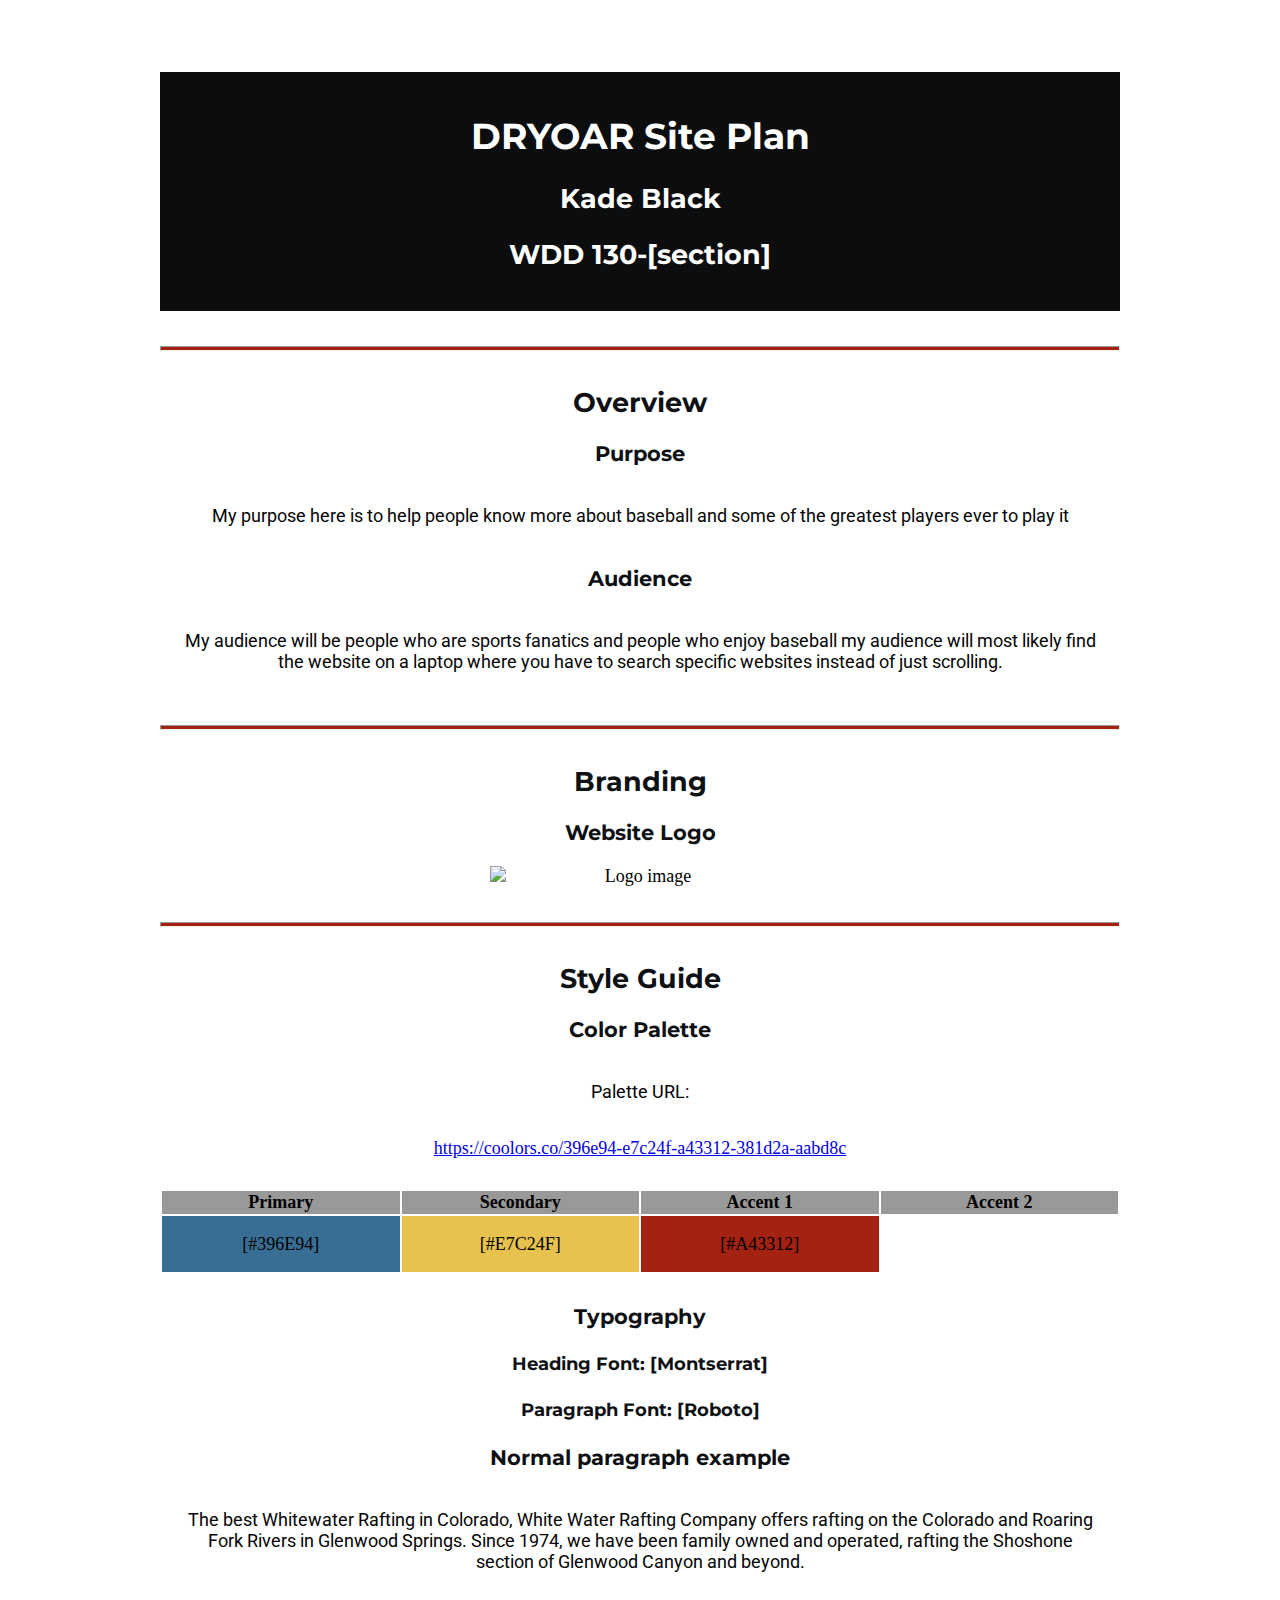
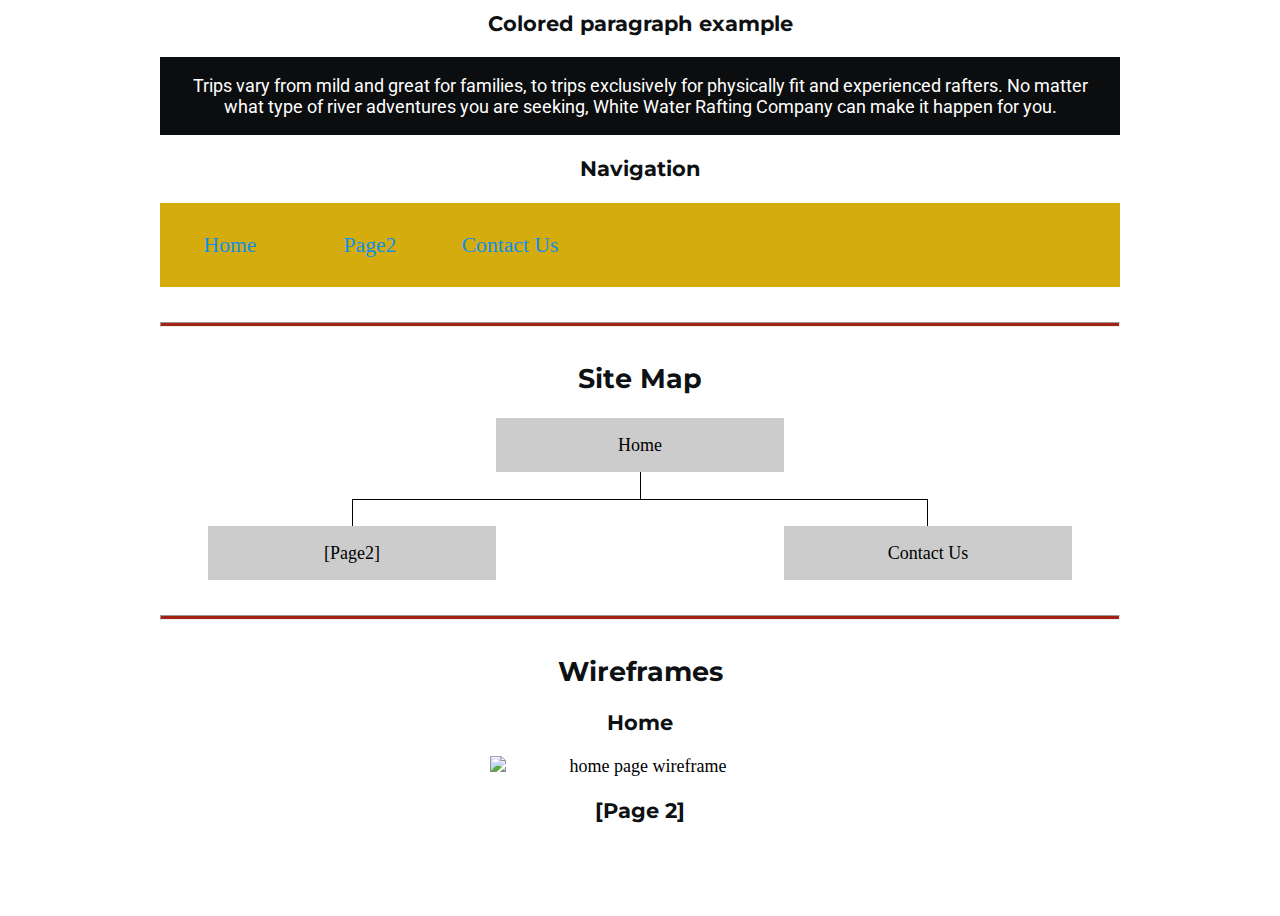
==== wwr/site-plan-rafting.html @ 9b88b8a5 "init commit" ====
<!DOCTYPE html>
<html lang="en-us">

<head>
  <meta charset="utf-8" />
  <title>Site Plan</title>
  <link type="text/css" rel="stylesheet" href="styles/site-plan-rafting.css" />
</head>

<body>
  <header>
    <h1>DRYOAR Site Plan</h1>
    <h2>Kade Black</h2>
    <h2>WDD 130-[section]</h2>
    <!-- In the header above, add the name of your site, your name and class number. For example if you are in section 3 you would put WDD 130-03 -->
  </header>
  <main>
    <!-- ------------------------Steps 2-5------------------------------ -->
    <hr />
    <h2>Overview</h2>
    <h3>Purpose</h3>
    <p>My purpose here is to help people know more about baseball
        and some of the greatest players ever to play it</p>
    <!-- change this -->

    <h3>Audience</h3>
    <p>My audience will be people who are sports fanatics and people who enjoy baseball
        my audience will most likely find the website on a laptop where you have to search
        specific websites instead of just scrolling.</p>
    <!-- change this -->

    <hr />
    <h2>Branding</h2>
    <h3>Website Logo</h3>
    <!-- Replace this with some sort of logo for your site.  A logo can be as simple as the name of your site in a nice font :) -->
    <img src="https://byui-wdd.github.io/wdd130/rafting_images/dryoarlogo.png" alt="Logo image" />
    <hr />
    <h2>Style Guide</h2>

    <!-- ------------------------Steps 6-9------------------------------ -->

    <h3>Color Palette</h3>
    <!--  The colors you choose for a website are one of the most important decisions you will make. Follow the instructions on the activity in Canvas then return and replace the color codes below with the hex color codes (the 6 digit numbers that show at the bottom of each color) for the colors you have chosen below.  You should have at least 2 colors but do not have to fill in all 4 if you do not need them.  -->

    <!-- Copy and paste the URL to your finished palette below. Replace the href value that is there with yours. Make sure to paste it into both the href value and the content text of the <a> tag -->
    <p>Palette URL:</p>
    <a href="https://coolors.co/396e94-e7c24f-a43312-381d2a-aabd8c"
      target="_blank">https://coolors.co/396e94-e7c24f-a43312-381d2a-aabd8c</a>

    <table class="colors">
      <tr>
        <th>Primary</th>
        <th>Secondary</th>
        <th>Accent 1</th>
        <th>Accent 2</th>
      </tr>
      <!-- Replace the numbers in the boxes below with your hex color codes. Then switch to the site-plan.css file and change your colors there as well. -->
      <tr>
        <td class="primary">[#396E94]</td>
        <td class="secondary">[#E7C24F]</td>
        <td class="accent1">[#A43312]</td>
        <td class="accent2"></td>
      </tr>
    </table>
 
    <!-- ------------------------Steps 10-12------------------------------ -->

    <h3>Typography</h3>
    <!-- Choose a font for your paragraphs (body copy) and headlines. What font(s) have you chosen? Think also about which of your colors above you might use for background and font colors. -->

    <h4>
      Heading Font: [Montserrat]
      <!-- change this -->
    </h4>
    <h4>
      Paragraph Font: [Roboto]
      <!-- change this -->
    </h4>
    <h3>Normal paragraph example</h3>
    <p>
      The best Whitewater Rafting in Colorado, White Water Rafting Company
      offers rafting on the Colorado and Roaring Fork Rivers in Glenwood
      Springs. Since 1974, we have been family owned and operated, rafting the
      Shoshone section of Glenwood Canyon and beyond.
    </p>
    <h3>Colored paragraph example</h3>
    <p class="colored">
      Trips vary from mild and great for families, to trips exclusively for
      physically fit and experienced rafters. No matter what type of river
      adventures you are seeking, White Water Rafting Company can make it
      happen for you.
    </p>

    <!-- ------------------------Step 13------------------------------ -->

    <h3>Navigation</h3>
    <!-- Think about how you want your navigation bar to look. In the site-plan.css file change the colors to your colors to get the look you desire. -->
    <nav>
      <a href="#">Home</a>
      <a href="#">Page2</a>
      <a href="#">Contact Us</a>
    </nav>
    <hr />
    <h2>Site Map</h2>
    <div class="sitemap">
      <div class="sm-home">Home</div>
      <div class="sm-page2">
        [Page2]
        <!-- this page will have a name later -->
      </div>
      <div class="sm-page3">Contact Us</div>

      <div class="top">&nbsp;</div>
      <div class="left">&nbsp;</div>
      <div class="right">&nbsp;</div>
    </div>
    <hr />
    <h2>Wireframes</h2>
    <!-- Create an additional wireframe for your site. List it here below the Home page wireframe. -->

    <h3>Home</h3>

    <img src="https://byui-wdd.github.io/wdd130/rafting_images/wireframe_home.png" alt="home page wireframe" />

    <h3>[Page 2]</h3>

    <!-- <img src="#" alt="page 2 wireframe"> -->
  </main>
</body>

</html>
---- wwr/styles/site-plan-rafting.css ----
/* if you are using any Google fonts change the font names below to your fonts. 
Any spaces in your font name should be replaced with a +. 
Fonts are separated by a & */
@import url('https://fonts.googleapis.com/css2?family=Montserrat:wght@100;400&family=Roboto:wght@300&display=swap');

:root {
  /* change the values below to your colors from your palette */
  --primary-color: #396E94   ;
  --secondary-color: #E7C24F ;
  --accent1-color: #A42212;
  --accent2-color: white;

  /* change the values below to your chosen font(s) */
  --heading-font: "Montserrat";
  --paragraph-font: Roboto, Helvetica, sans-serif;

  /* these colors below should be chosen from among your palette colors above */
  --headline-color-on-white: #0e1113;  /* headlines on a white background */ 
  --headline-color-on-color: white; /* headlines on a colored background */ 
  --paragraph-color-on-white: #030404; /* paragraph text on a white background */ 
  --paragraph-color-on-color: white; /* paragraph text on a colored background */ 
  --paragraph-background-color: #0c0d0e  ;
  --nav-link-color: #118fe9;
  --nav-background-color: #D4AC0D;
  --nav-hover-link-color: rgb(241, 22, 22);
  --nav-hover-background-color: #396E94;
}


/*  Look around below...but DON'T CHANGE ANYTHING! */

body {
  max-width: 960px;
  margin: 0 auto;
  padding: 4em;
  font-size: 18px;
  text-align: center;
}
img {
  display: block;
  margin: 0 auto;
  max-width: 300px;
}
h1, h2, h3, h4, h5, h6 {
  font-family: var(--heading-font);
  color: var(--headline-color-on-white);
}
h2 {
  text-align: center;
}
hr {
  height: 3px;
  margin: 35px 0;
  background: var(--accent1-color);
}
header {
  padding: 1em;
  text-align: center;
  color: var(--headline-color-on-color);
  background-color: var(--paragraph-background-color);
}
header > h1, header > h2 {
  color: var(--headline-color-on-color);
}
p {
  font-family: var(--paragraph-font);
  color: var(--paragraph-color-on-white);
  padding: 1em;
}
.colors {
  width: 100%;
  min-width: 350px;
  margin: 30px auto;
  text-align: center;
}
.colors th {
  background-color: #999;
}
.colors td{
  width: 25%;
  height: 3em;
}
.primary {
  background-color: var(--primary-color);
}
.secondary {
  background-color: var(--secondary-color);
}
.accent1 {
  background-color: var(--accent1-color);
}
.accent2{
  background-color: var(--accent2-color);
}
p.colored {
  background-color: var(--paragraph-background-color);
  color: var(--paragraph-color-on-color);
}
nav {
  background-color: var(--nav-background-color);
  line-height: 3em;
  text-align: center;
  font-size: 1.2em;
}
nav  {
  list-style-type: none;
  display: flex;
}
nav a {
  padding:1em;
  min-width: 120px;
  text-decoration: none;
  padding: 10px;
}
nav a:link, nav a:visited {
  color: var(--nav-link-color);
}
nav a:hover {
  color: var(--nav-hover-link-color);
  background-color: var(--nav-hover-background-color);
}
.sitemap {
  display: grid;
  justify-content: center;

  grid-template-columns: repeat(6, 15%);
  grid-template-rows: 3em 1.5em 1.5em 3em;
  grid-template-areas: ". . home home . ."
    ". . . top . ."
    ". left left right right ."
    "page2 page2 . . page3 page3";
}
.sitemap > div {
  text-align: center;
}
.sm-home {
  grid-area: home;
  background-color: #ccc;
  line-height: 3em;
}
.sm-page2 {
  grid-area: page2;
  background-color: #ccc;
  line-height: 3em;
}
.sm-page3 {
  grid-area: page3;
  background-color: #ccc;
  line-height: 3em;
}
.top {
  grid-area: top;
  border-left: 1px solid;
}
.left {
  grid-area: left;
  border-top: 1px solid;
  border-left: 1px solid;
}
.right {
  grid-area: right;
  border-top: 1px solid;
  border-right: 1px solid;
}
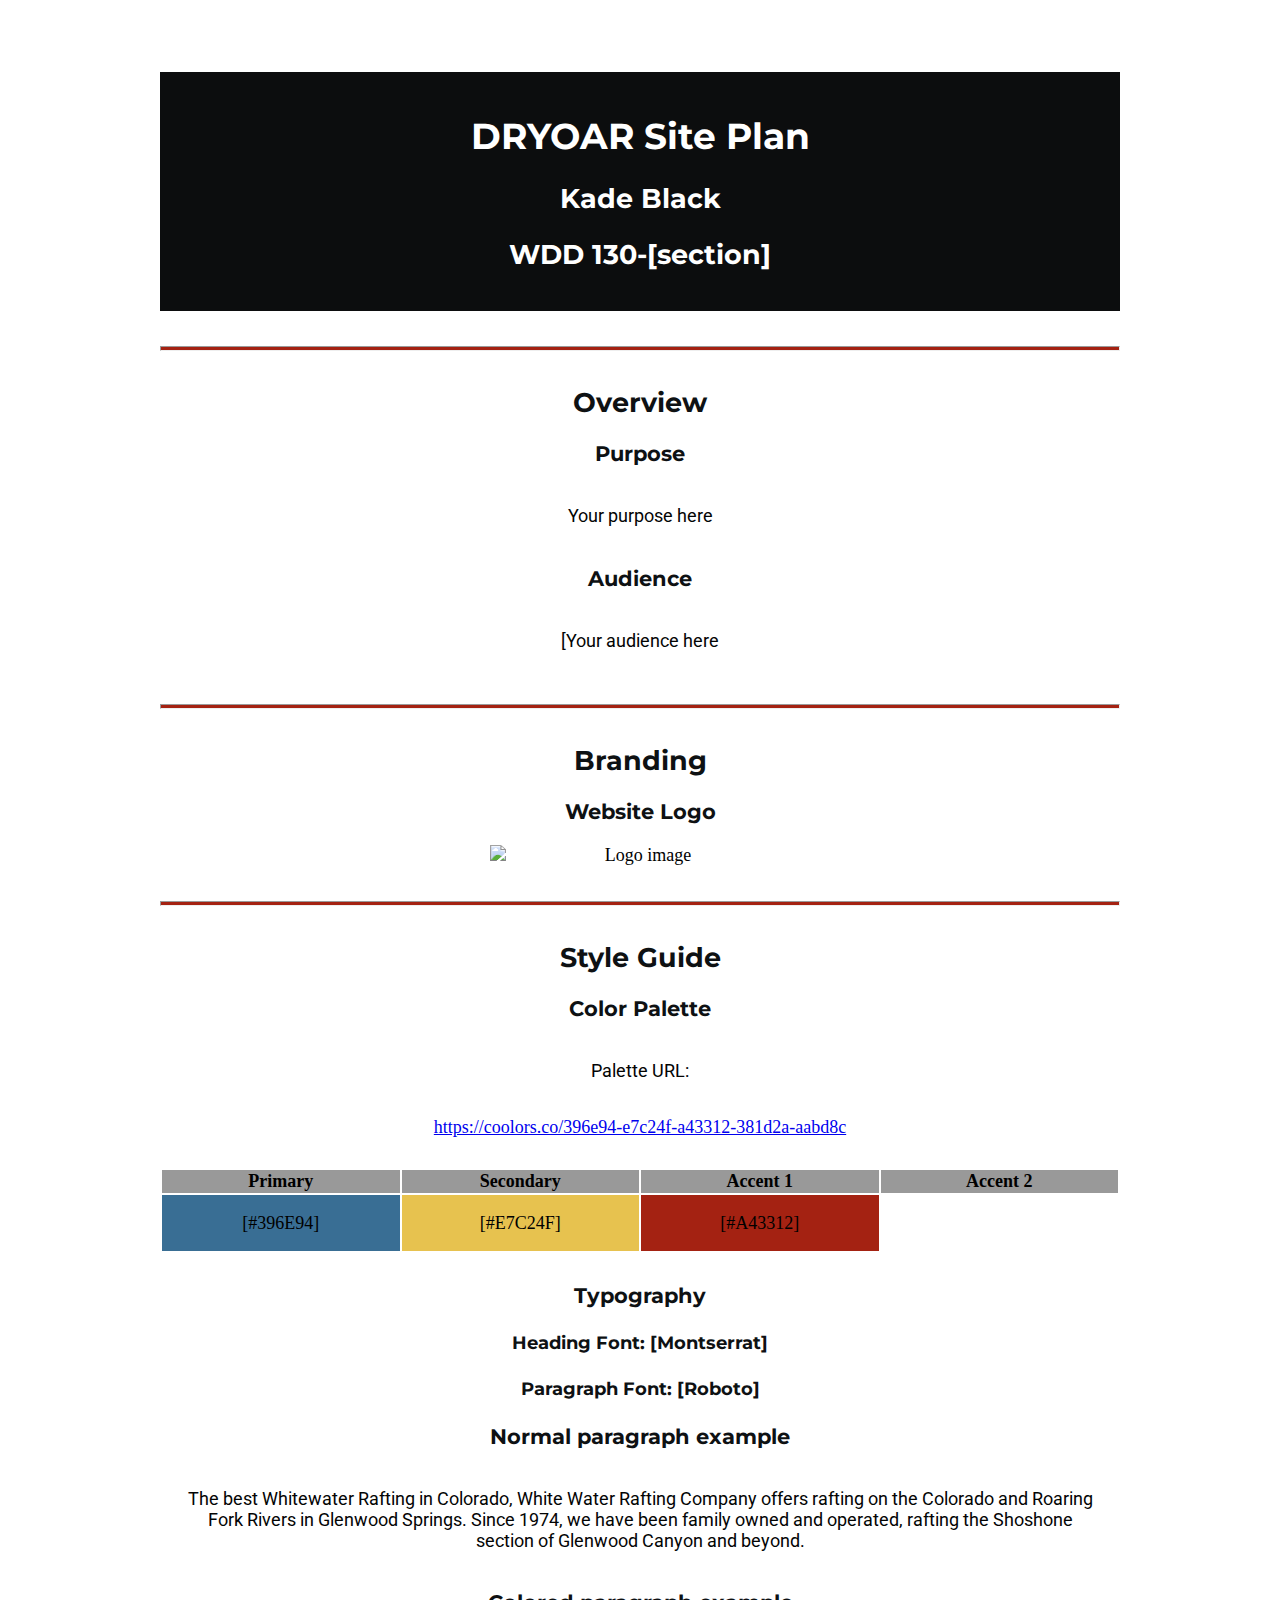
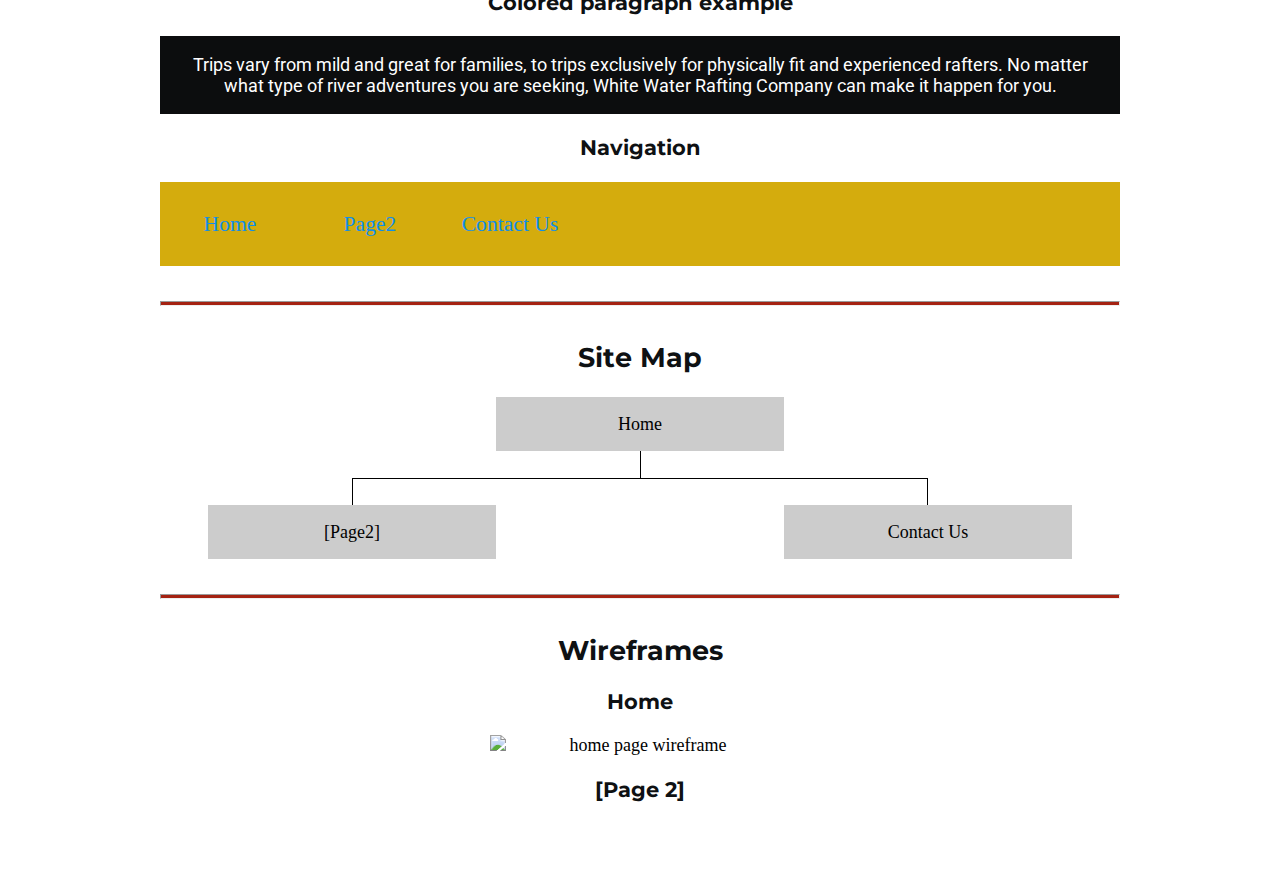
==== commit 8d6bd1a8: "added pictures" ====
--- a/wwr/site-plan-rafting.html
+++ b/wwr/site-plan-rafting.html
@@ -19,14 +19,11 @@
     <hr />
     <h2>Overview</h2>
     <h3>Purpose</h3>
-    <p>My purpose here is to help people know more about baseball
-        and some of the greatest players ever to play it</p>
+    <p>Your purpose here</p>
     <!-- change this -->
 
     <h3>Audience</h3>
-    <p>My audience will be people who are sports fanatics and people who enjoy baseball
-        my audience will most likely find the website on a laptop where you have to search
-        specific websites instead of just scrolling.</p>
+    <p>[Your audience here</p>
     <!-- change this -->
 
     <hr />
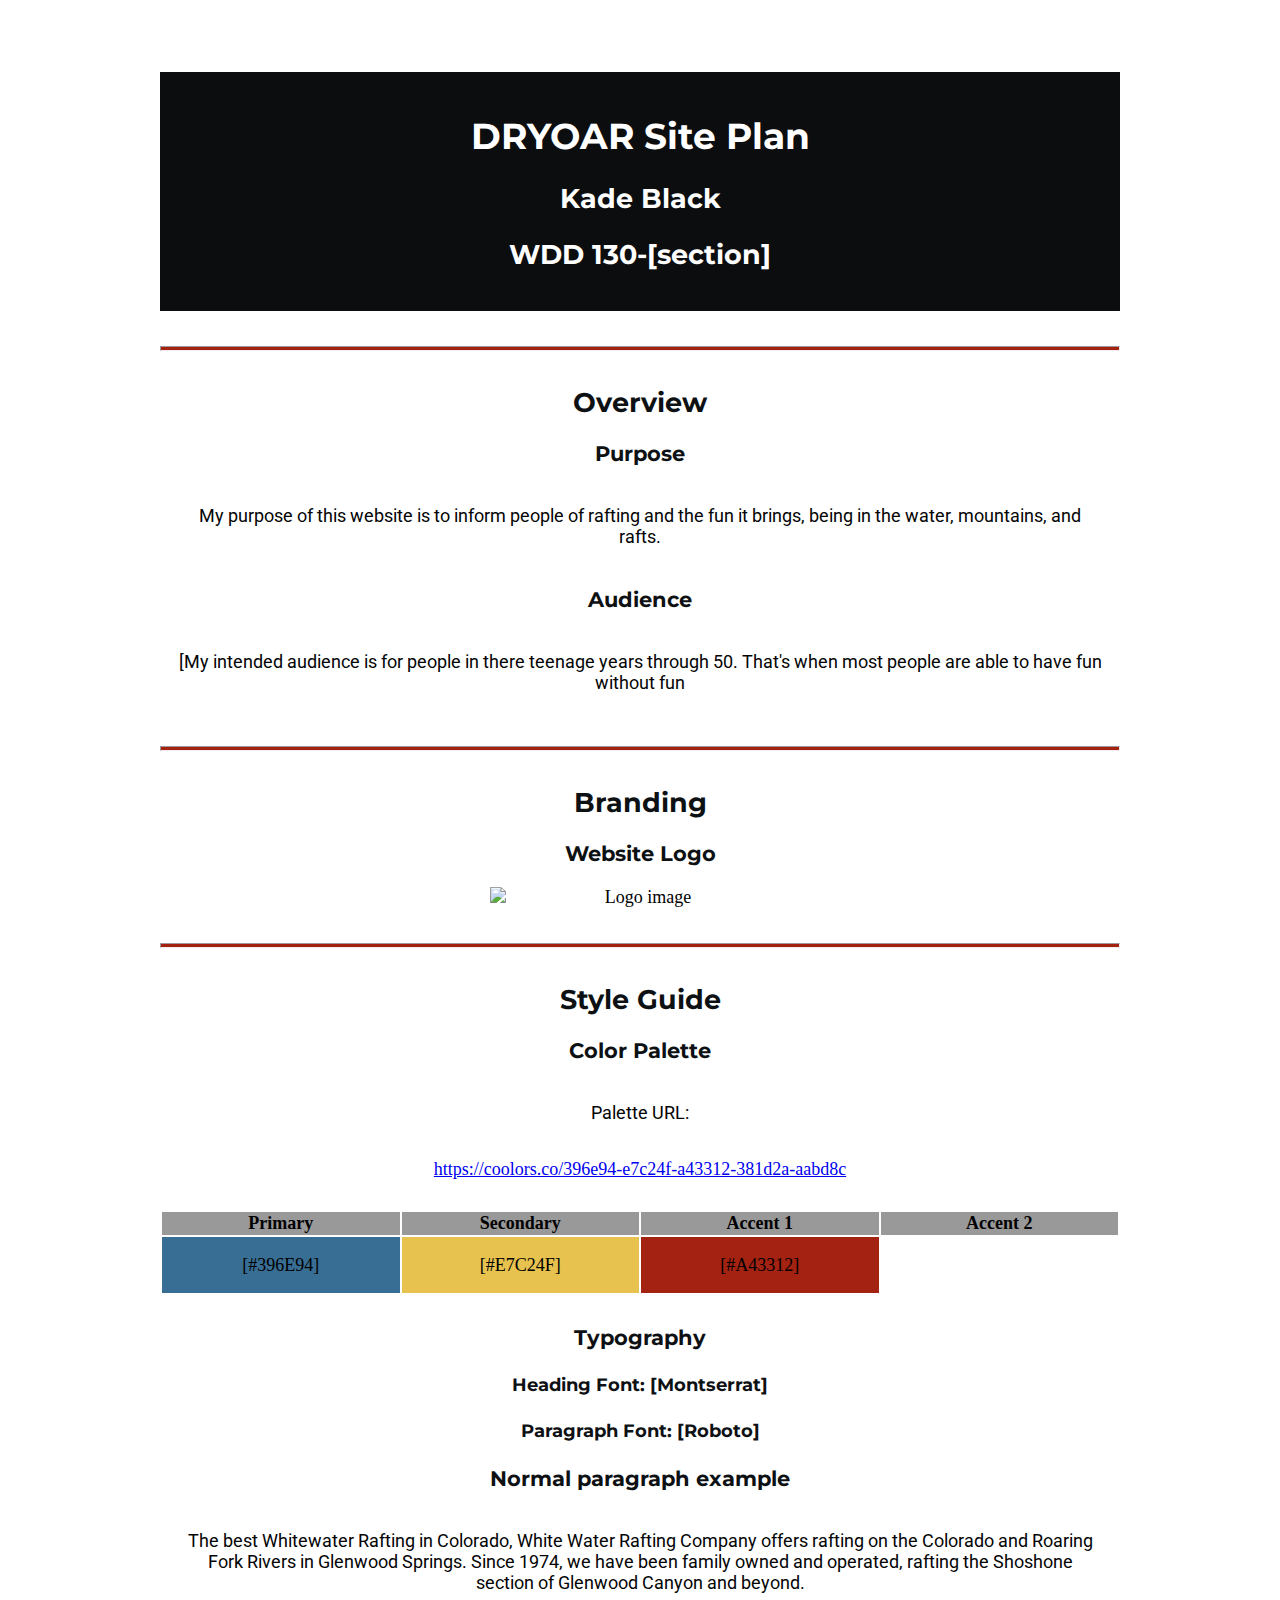
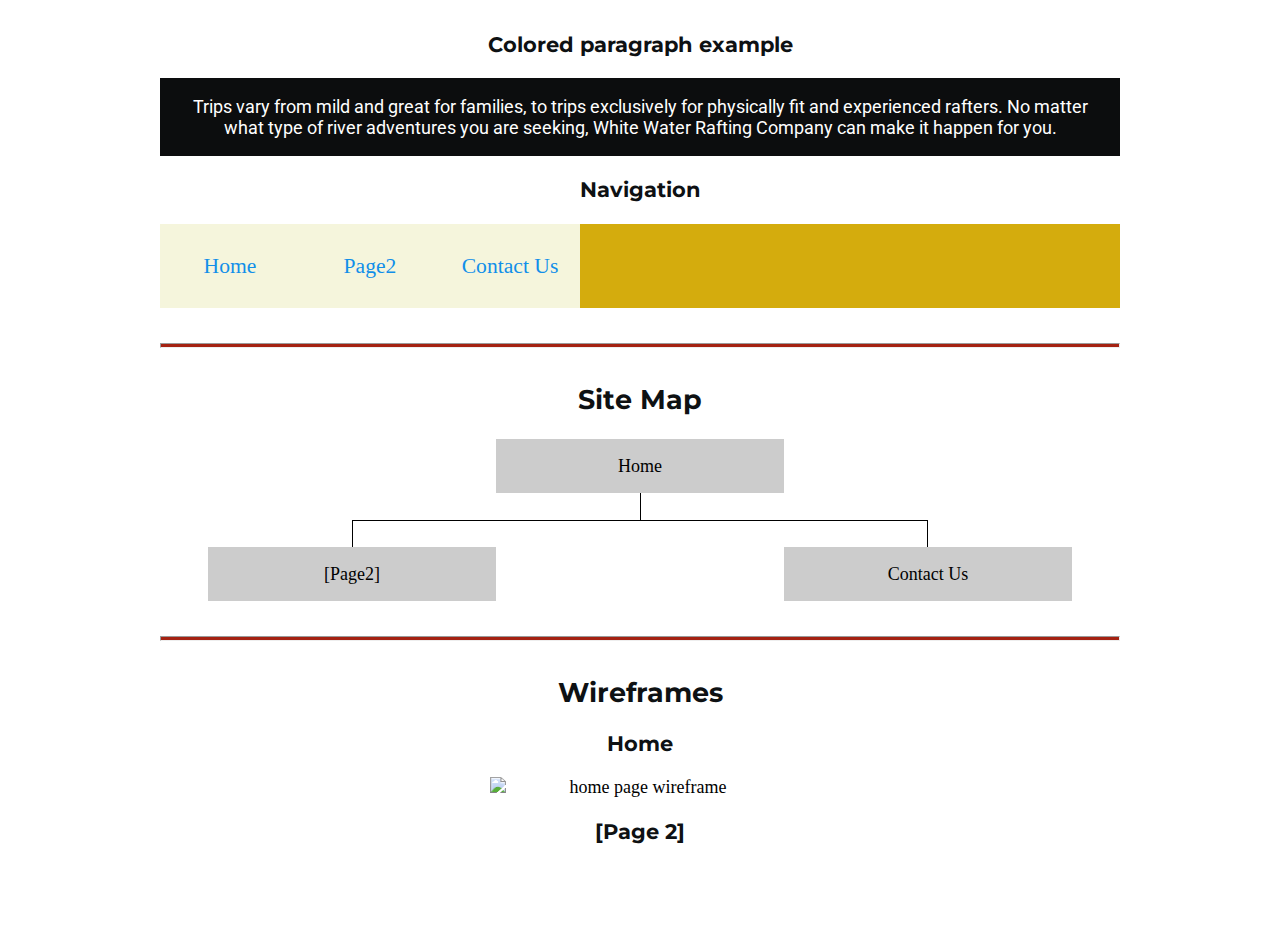
==== commit d284c8a9: "added text to audeince" ====
--- a/wwr/site-plan-rafting.html
+++ b/wwr/site-plan-rafting.html
@@ -19,11 +19,15 @@
     <hr />
     <h2>Overview</h2>
     <h3>Purpose</h3>
-    <p>Your purpose here</p>
+    <p>My purpose of this website is to inform people of rafting 
+      and the fun it brings, being in the water, mountains, and rafts.
+    </p>
     <!-- change this -->
 
     <h3>Audience</h3>
-    <p>[Your audience here</p>
+    <p>[My intended audience is for people in there teenage years
+    through 50. That's when most people are able to have fun without fun
+    </p>
     <!-- change this -->
 
     <hr />
--- a/wwr/styles/site-plan-rafting.css
+++ b/wwr/styles/site-plan-rafting.css
@@ -101,6 +101,7 @@
   line-height: 3em;
   text-align: center;
   font-size: 1.2em;
+  color:#999
 }
 nav  {
   list-style-type: none;
@@ -111,6 +112,8 @@
   min-width: 120px;
   text-decoration: none;
   padding: 10px;
+  background-color: beige;
+  color: #f5f5dc
 }
 nav a:link, nav a:visited {
   color: var(--nav-link-color);
@@ -119,6 +122,7 @@
   color: var(--nav-hover-link-color);
   background-color: var(--nav-hover-background-color);
 }
+
 .sitemap {
   display: grid;
   justify-content: center;
@@ -130,6 +134,7 @@
     ". left left right right ."
     "page2 page2 . . page3 page3";
 }
+
 .sitemap > div {
   text-align: center;
 }
